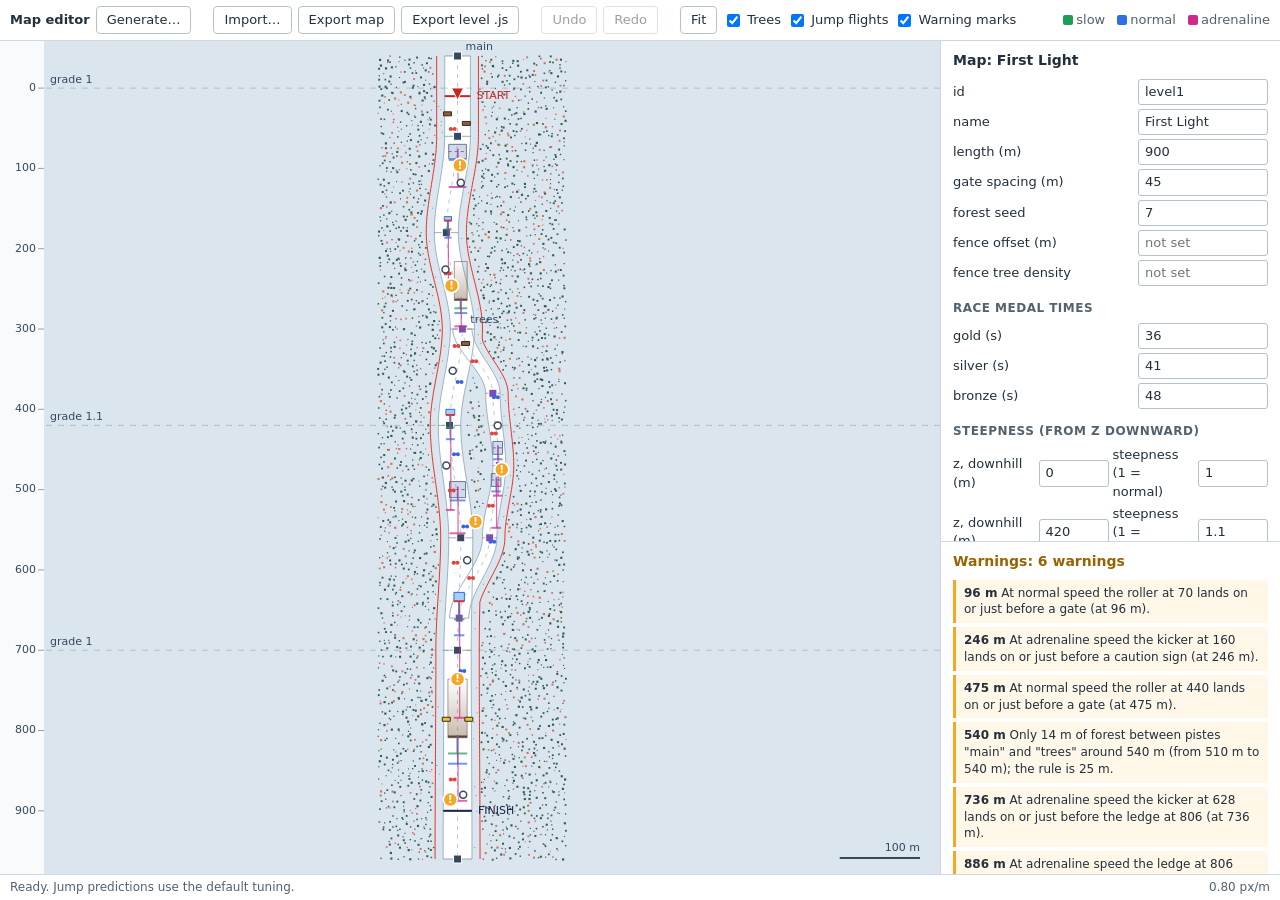
==== editor/index.html @ a07bc956 "Map editor: browser editor skeleton (plan, store, panel, warnings, import/export, generate) Co-Autho" ====
<!doctype html>
<html lang="en">
<head>
  <meta charset="utf-8">
  <meta name="viewport" content="width=device-width, initial-scale=1">
  <title>Summit Protocol map editor</title>
  <link rel="stylesheet" href="editor.css">
</head>
<body>
  <header id="toolbar">
    <strong>Map editor</strong>
    <button id="generate" title="Make a whole course from a seed and a few settings">Generate…</button>
    <span class="gap"></span>
    <button id="import" title="Open a map file (or drop one anywhere on this window)">Import…</button>
    <button id="export-map" title="Download the map as a .map.json file">Export map</button>
    <button id="export-level" title="Download a game level module (.js) made from this map">Export level .js</button>
    <span class="gap"></span>
    <button id="undo" title="Undo (Ctrl+Z)">Undo</button>
    <button id="redo" title="Redo (Ctrl+Y)">Redo</button>
    <span class="gap"></span>
    <button id="fit" title="Show the whole course (F)">Fit</button>
    <label><input type="checkbox" id="show-trees" checked> Trees</label>
    <label><input type="checkbox" id="show-arcs" checked> Jump flights</label>
    <label><input type="checkbox" id="show-warnings" checked> Warning marks</label>
    <span class="legend">
      <i style="background:#1f9d55"></i>slow <i style="background:#2f6fe4"></i>normal <i style="background:#d0288a"></i>adrenaline
    </span>
    <input type="file" id="file" accept=".json,application/json" hidden>
  </header>

  <main>
    <canvas id="plan"></canvas>
    <aside>
      <section id="panel" aria-label="Properties"></section>
      <section id="warning-box" aria-label="Warnings">
        <h2 id="warnings-title">Warnings</h2>
        <ul id="warnings"></ul>
      </section>
    </aside>
  </main>

  <footer>
    <span id="status">Loading…</span>
    <span id="cursor"></span>
    <span id="zoom"></span>
  </footer>

  <dialog id="generate-dialog">
    <h2>Generate a course</h2>
    <p>The same seed and settings always give the same course. It replaces the current map; Undo brings it back.</p>
    <div class="fields">
      <label class="field"><span>Seed</span><span class="pair"><input type="number" id="gen-seed" step="1"><button type="button" id="gen-random">Random</button></span></label>
      <label class="field"><span>Length (m)</span><input type="number" id="gen-length" step="100"></label>
      <label class="field"><span>Difficulty (1 easy to 5 hard)</span><input type="number" id="gen-difficulty" step="1"></label>
      <label class="field"><span>Branches</span><input type="number" id="gen-branches" step="1"></label>
      <label class="field"><span>Jump density (0 few to 1 many)</span><input type="number" id="gen-jumpDensity" step="0.1"></label>
    </div>
    <p id="gen-report" class="note"></p>
    <div class="buttons">
      <button type="button" id="gen-go" class="primary">Generate</button>
      <button type="button" data-close>Close</button>
    </div>
  </dialog>

  <dialog id="error-dialog">
    <h2 id="error-title">The file could not be opened</h2>
    <ul id="error-list"></ul>
    <p class="note">Nothing was changed.</p>
    <div class="buttons"><button type="button" data-close>Close</button></div>
  </dialog>

  <script type="module" src="app/main.js"></script>
</body>
</html>
---- editor/editor.css ----
/* Map editor. A desktop design tool: plain on purpose. System fonts only. */
* { box-sizing: border-box; }
html, body { height: 100%; margin: 0; }
body {
  display: grid; grid-template-rows: auto 1fr auto;
  font: 13px/1.4 system-ui, -apple-system, 'Segoe UI', sans-serif; color: #22303c; background: #eef2f6;
}
body.dropping::after {
  content: 'Drop the map file to open it'; position: fixed; inset: 0; z-index: 10;
  display: grid; place-items: center; font-size: 22px; color: #fff; background: rgba(34, 48, 60, .7);
}
button, input, select { font: inherit; color: inherit; }
button { padding: 4px 10px; border: 1px solid #b4c0cc; border-radius: 4px; background: #fff; cursor: pointer; }
button:hover:not(:disabled) { background: #f0f5fa; }
button:disabled { opacity: .45; cursor: default; }
button.primary { background: #2f6fe4; border-color: #2f6fe4; color: #fff; }
button.danger { margin-top: 10px; border-color: #d7263d; color: #b01b30; }
:focus-visible { outline: 2px solid #2f6fe4; outline-offset: 1px; }

#toolbar { display: flex; flex-wrap: wrap; align-items: center; gap: 6px; padding: 6px 10px; background: #fff; border-bottom: 1px solid #cfd8e1; }
#toolbar .gap { width: 10px; }
#toolbar label { display: inline-flex; align-items: center; gap: 4px; }
.legend { margin-left: auto; color: #52626f; }
.legend i, .swatch { display: inline-block; width: 10px; height: 10px; margin: 0 3px 0 8px; border-radius: 2px; vertical-align: -1px; }
.swatch { margin-left: 0; }

main { display: grid; grid-template-columns: minmax(0, 1fr) 340px; min-height: 0; overflow: hidden; }
#plan { width: 100%; height: 100%; min-height: 0; display: block; cursor: crosshair; background: #dbe5ee; }
aside { display: grid; grid-template-rows: minmax(0, 3fr) minmax(0, 2fr); min-height: 0; border-left: 1px solid #cfd8e1; background: #fff; }
aside section { overflow: auto; padding: 10px 12px; min-height: 0; }
#warning-box { border-top: 1px solid #cfd8e1; }
h2 { margin: 0 0 8px; font-size: 14px; }
h3 { margin: 14px 0 6px; font-size: 12px; text-transform: uppercase; letter-spacing: .04em; color: #52626f; }

.fields { display: grid; gap: 4px; }
.field { display: grid; grid-template-columns: 1fr 130px; align-items: center; gap: 8px; }
.field input:not([type=checkbox]), .field select { width: 100%; padding: 3px 6px; border: 1px solid #b4c0cc; border-radius: 3px; background: #fff; }
.field input[type=checkbox] { justify-self: start; }
.field input:disabled { background: #f0f3f6; color: #6b7a87; }
.fields.row { grid-template-columns: 1fr 1fr; margin-bottom: 4px; }
.fields.row .field { grid-template-columns: auto 70px; }
.pair { display: flex; gap: 4px; }
.pair input { min-width: 0; }
.note { margin: 8px 0 0; color: #52626f; font-size: 12px; }
.warn { margin: 6px 0 0; padding: 4px 8px; border-left: 3px solid #f5a623; background: #fff7e8; font-size: 12px; }
.warn.error { border-color: #d7263d; background: #fdecee; }

table.flights { width: 100%; border-collapse: collapse; font-size: 12px; font-variant-numeric: tabular-nums; }
table.flights th { text-align: right; font-weight: 600; color: #52626f; padding: 2px 4px; }
table.flights td { text-align: right; padding: 2px 4px; border-top: 1px solid #e3e9ef; }
table.flights th:first-child, table.flights td:first-child { text-align: left; }
canvas.side { width: 100%; height: 110px; margin-top: 8px; border: 1px solid #cfd8e1; border-radius: 3px; display: block; }

#warnings-title.ok { color: #1f7a45; }
#warnings-title.warning { color: #9a6200; }
#warnings-title.error { color: #b01b30; }
#warnings { list-style: none; margin: 0; padding: 0; }
#warnings li { padding: 5px 8px; margin-bottom: 4px; border-left: 3px solid #f5a623; background: #fff7e8; border-radius: 0 3px 3px 0; cursor: pointer; font-size: 12px; }
#warnings li.error { border-color: #d7263d; background: #fdecee; }
#warnings li:hover { filter: brightness(.97); }
#warnings li b { font-variant-numeric: tabular-nums; }

footer { display: flex; gap: 16px; padding: 4px 10px; background: #fff; border-top: 1px solid #cfd8e1; font-size: 12px; color: #52626f; }
#status { flex: 1; white-space: nowrap; overflow: hidden; text-overflow: ellipsis; }
#status.error { color: #b01b30; }
#cursor, #zoom { font-variant-numeric: tabular-nums; white-space: nowrap; }

dialog { width: min(440px, 92vw); border: 1px solid #b4c0cc; border-radius: 6px; padding: 16px 18px; color: inherit; }
dialog::backdrop { background: rgba(34, 48, 60, .45); }
dialog p { margin: 0 0 10px; }
dialog .field { grid-template-columns: 1fr 150px; }
dialog .buttons { display: flex; justify-content: flex-end; gap: 8px; margin-top: 14px; }
#error-list { margin: 0; padding-left: 18px; max-height: 40vh; overflow: auto; }
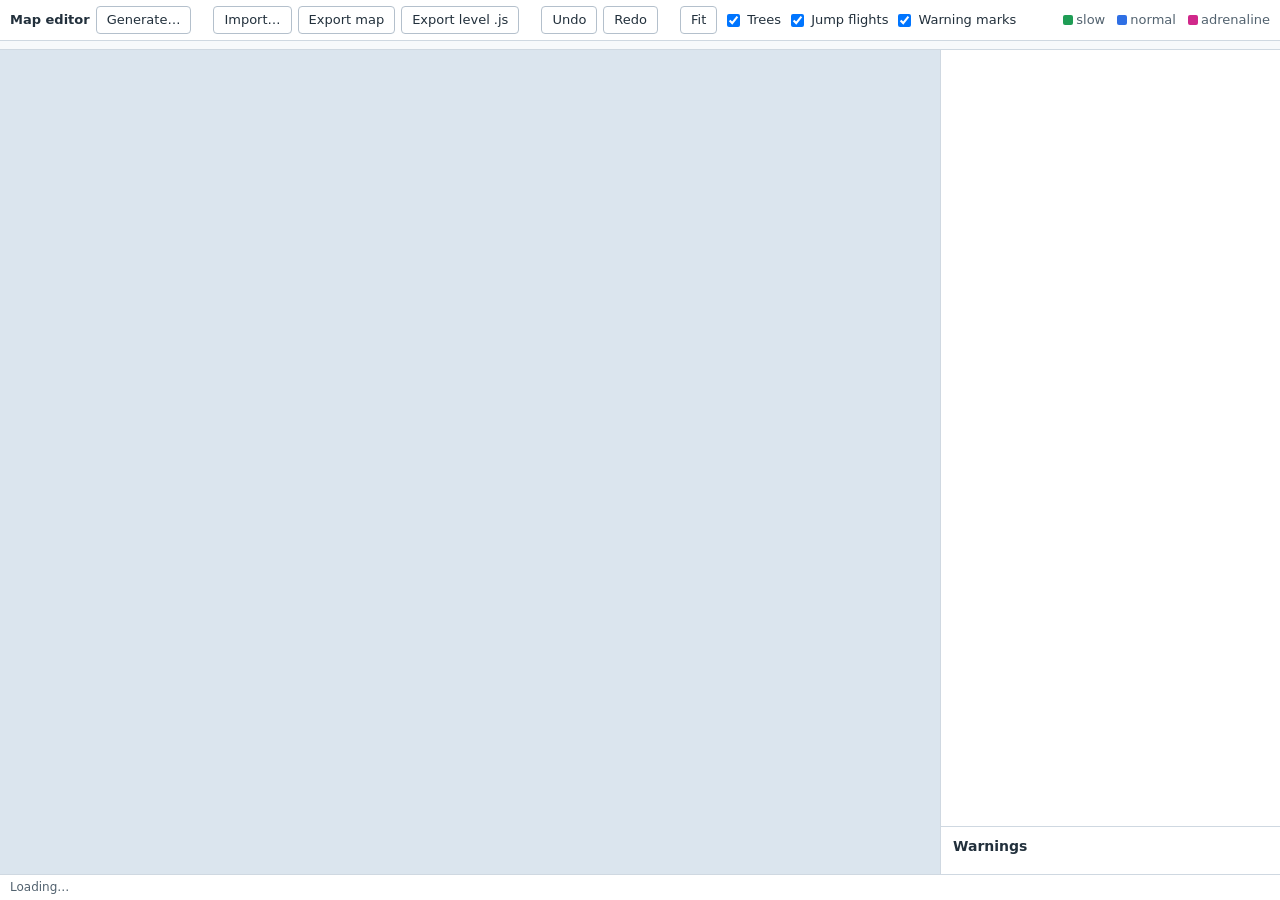
==== commit f25d2904: "Map editor E1: place anything from a palette Palette strip (features, scenery, objects, trees) built" ====
--- a/editor/index.html
+++ b/editor/index.html
@@ -27,6 +27,7 @@
     </span>
     <input type="file" id="file" accept=".json,application/json" hidden>
   </header>
+  <nav id="palette" aria-label="Place new things"></nav>
 
   <main>
     <canvas id="plan"></canvas>
--- a/editor/editor.css
+++ b/editor/editor.css
@@ -2,7 +2,7 @@
 * { box-sizing: border-box; }
 html, body { height: 100%; margin: 0; }
 body {
-  display: grid; grid-template-rows: auto 1fr auto;
+  display: grid; grid-template-rows: auto auto 1fr auto;
   font: 13px/1.4 system-ui, -apple-system, 'Segoe UI', sans-serif; color: #22303c; background: #eef2f6;
 }
 body.dropping::after {
@@ -24,11 +24,18 @@
 .legend i, .swatch { display: inline-block; width: 10px; height: 10px; margin: 0 3px 0 8px; border-radius: 2px; vertical-align: -1px; }
 .swatch { margin-left: 0; }
 
+#palette { display: flex; flex-wrap: wrap; align-items: center; gap: 4px 14px; padding: 4px 10px; background: #f7f9fb; border-bottom: 1px solid #cfd8e1; }
+#palette .group { display: inline-flex; flex-wrap: wrap; align-items: center; gap: 3px; }
+#palette b { margin-right: 3px; font-size: 11px; font-weight: 600; text-transform: uppercase; letter-spacing: .04em; color: #52626f; }
+#palette button { padding: 2px 7px; font-size: 12px; }
+#palette button.armed { background: #ff8a00; border-color: #c96a00; color: #fff; }
+#plan.placing { cursor: copy; }
+
 main { display: grid; grid-template-columns: minmax(0, 1fr) 340px; min-height: 0; overflow: hidden; }
 #plan { width: 100%; height: 100%; min-height: 0; display: block; cursor: crosshair; background: #dbe5ee; }
-aside { display: grid; grid-template-rows: minmax(0, 3fr) minmax(0, 2fr); min-height: 0; border-left: 1px solid #cfd8e1; background: #fff; }
+aside { display: grid; grid-template-rows: minmax(0, 1fr) auto; min-height: 0; border-left: 1px solid #cfd8e1; background: #fff; }
 aside section { overflow: auto; padding: 10px 12px; min-height: 0; }
-#warning-box { border-top: 1px solid #cfd8e1; }
+#warning-box { border-top: 1px solid #cfd8e1; max-height: 38vh; }
 h2 { margin: 0 0 8px; font-size: 14px; }
 h3 { margin: 14px 0 6px; font-size: 12px; text-transform: uppercase; letter-spacing: .04em; color: #52626f; }
 
@@ -39,8 +46,9 @@
 .field input:disabled { background: #f0f3f6; color: #6b7a87; }
 .fields.row { grid-template-columns: 1fr 1fr; margin-bottom: 4px; }
 .fields.row .field { grid-template-columns: auto 70px; }
-.pair { display: flex; gap: 4px; }
+.pair { display: flex; align-items: center; gap: 4px; }
 .pair input { min-width: 0; }
+.pair .deg { flex: none; width: 46px; text-align: right; color: #52626f; font-variant-numeric: tabular-nums; }
 .note { margin: 8px 0 0; color: #52626f; font-size: 12px; }
 .warn { margin: 6px 0 0; padding: 4px 8px; border-left: 3px solid #f5a623; background: #fff7e8; font-size: 12px; }
 .warn.error { border-color: #d7263d; background: #fdecee; }
@@ -48,7 +56,7 @@
 table.flights { width: 100%; border-collapse: collapse; font-size: 12px; font-variant-numeric: tabular-nums; }
 table.flights th { text-align: right; font-weight: 600; color: #52626f; padding: 2px 4px; }
 table.flights td { text-align: right; padding: 2px 4px; border-top: 1px solid #e3e9ef; }
-table.flights th:first-child, table.flights td:first-child { text-align: left; }
+table.flights th:first-child, table.flights td:first-child { text-align: left; white-space: nowrap; }
 canvas.side { width: 100%; height: 110px; margin-top: 8px; border: 1px solid #cfd8e1; border-radius: 3px; display: block; }
 
 #warnings-title.ok { color: #1f7a45; }
